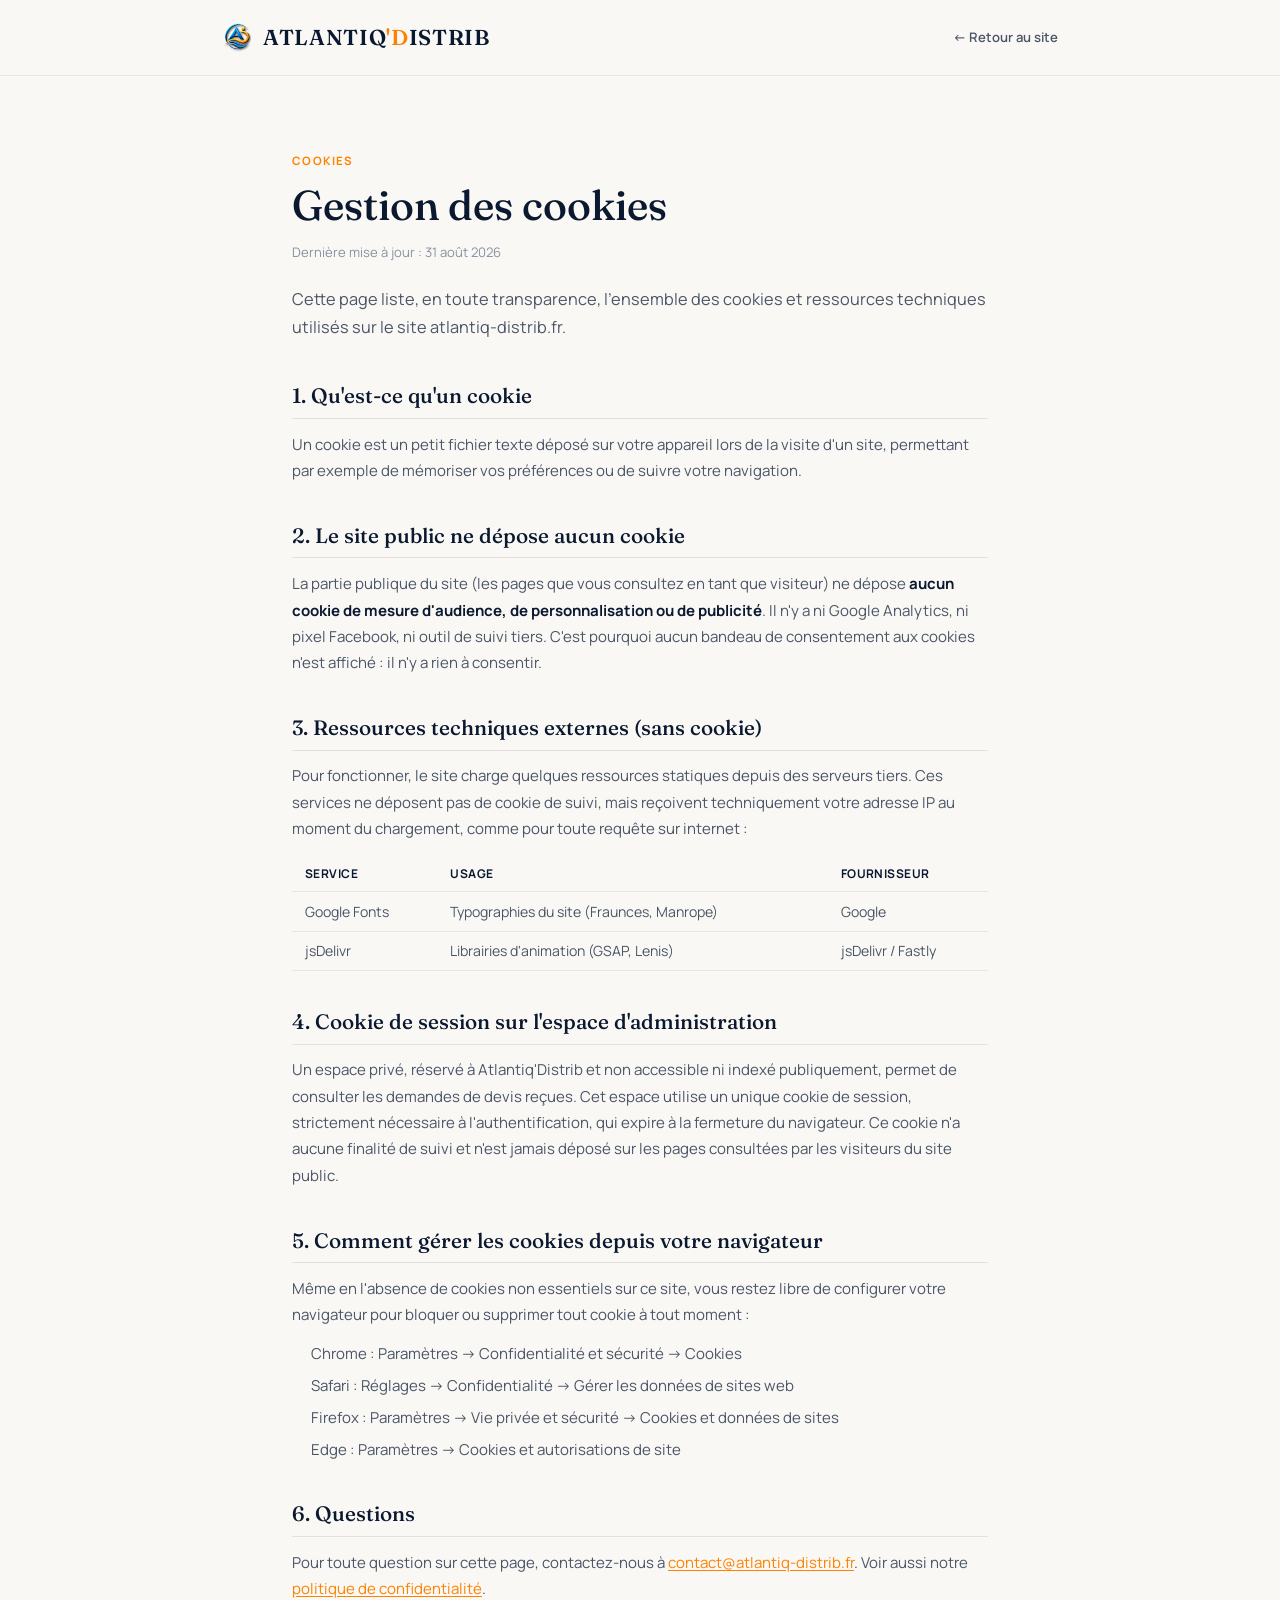
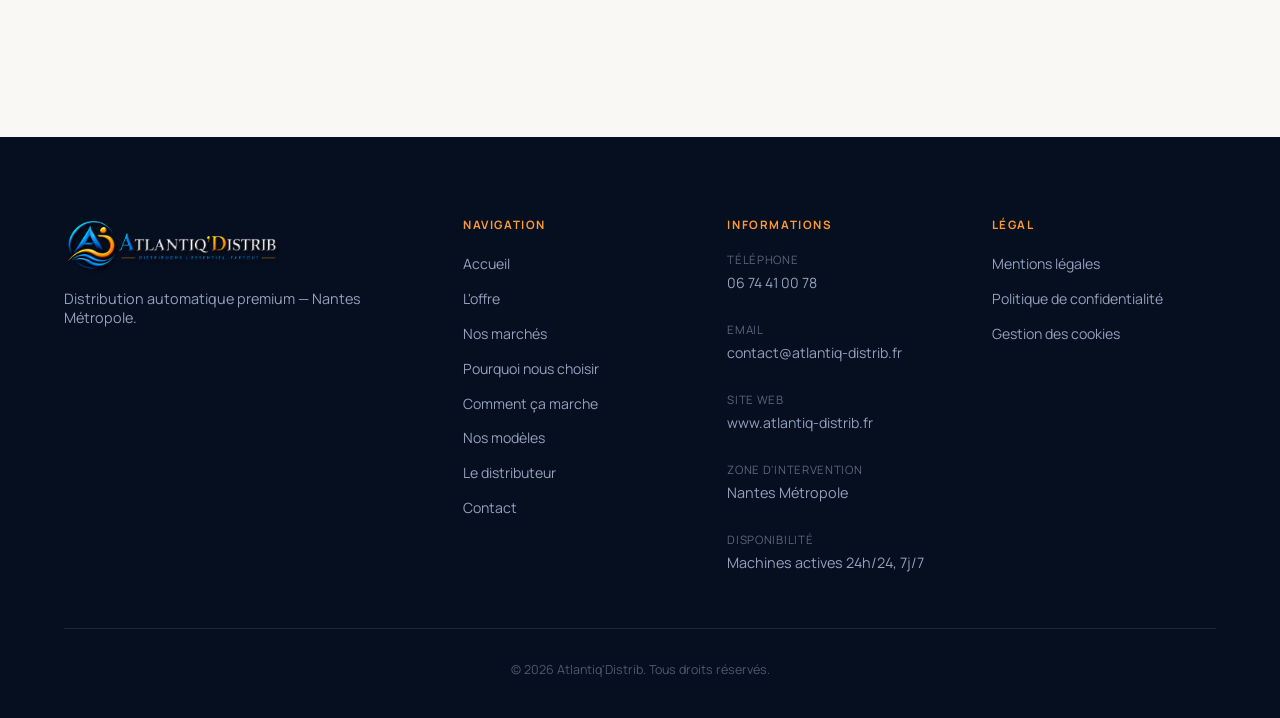
==== cookies.html @ cb9bfb8d "Give the logo a pronounced 3D skeuomorphic bevel + drop shadow Applied a bump-mapping/emboss techniq" ====
<!DOCTYPE html>
<html lang="fr">
<head>
<meta charset="UTF-8">
<meta name="viewport" content="width=device-width, initial-scale=1.0">
<title>Gestion des cookies — Atlantiq'Distrib</title>
<meta name="description" content="Quels cookies et ressources tierces sont utilisés sur le site atlantiq-distrib.fr, et comment les gérer.">
<meta name="robots" content="noindex, follow">
<link rel="preconnect" href="https://fonts.googleapis.com">
<link rel="preconnect" href="https://fonts.gstatic.com" crossorigin>
<link href="https://fonts.googleapis.com/css2?family=Fraunces:ital,opsz,wght@0,9..144,300;0,9..144,400;0,9..144,500;0,9..144,600;1,9..144,400;1,9..144,500&family=Manrope:wght@400;500;600;700;800&display=swap" rel="stylesheet">
<link rel="stylesheet" href="css/style.css?v=20260904-1">
<link rel="stylesheet" href="css/legal.css?v=20260904-1">
</head>
<body>

<header class="legal-header">
  <div class="legal-header-inner">
    <a href="index.html" class="logo">
      <span class="logo-mark" aria-hidden="true">
        <img src="images/logo-icon.png?v=20260904-1" alt="">
      </span>
      <span class="logo-word">Atlantiq<span class="logo-apostrophe">'</span><span class="logo-d">D</span>istrib</span>
    </a>
    <a href="index.html" class="legal-back">&larr; Retour au site</a>
  </div>
</header>

<main class="legal-main">
  <span class="legal-eyebrow">Cookies</span>
  <h1>Gestion des cookies</h1>
  <p class="legal-updated">Dernière mise à jour : 31 août 2026</p>
  <p class="legal-intro">
    Cette page liste, en toute transparence, l'ensemble des cookies et ressources techniques
    utilisés sur le site atlantiq-distrib.fr.
  </p>

  <div class="legal-content">
    <section>
      <h2>1. Qu'est-ce qu'un cookie</h2>
      <p>
        Un cookie est un petit fichier texte déposé sur votre appareil lors de la visite d'un site,
        permettant par exemple de mémoriser vos préférences ou de suivre votre navigation.
      </p>
    </section>

    <section>
      <h2>2. Le site public ne dépose aucun cookie</h2>
      <p>
        La partie publique du site (les pages que vous consultez en tant que visiteur) ne dépose
        <strong>aucun cookie de mesure d'audience, de personnalisation ou de publicité</strong>. Il n'y
        a ni Google Analytics, ni pixel Facebook, ni outil de suivi tiers. C'est pourquoi aucun bandeau
        de consentement aux cookies n'est affiché : il n'y a rien à consentir.
      </p>
    </section>

    <section>
      <h2>3. Ressources techniques externes (sans cookie)</h2>
      <p>
        Pour fonctionner, le site charge quelques ressources statiques depuis des serveurs tiers.
        Ces services ne déposent pas de cookie de suivi, mais reçoivent techniquement votre adresse IP
        au moment du chargement, comme pour toute requête sur internet :
      </p>
      <table class="legal-table">
        <tr><th>Service</th><th>Usage</th><th>Fournisseur</th></tr>
        <tr><td>Google Fonts</td><td>Typographies du site (Fraunces, Manrope)</td><td>Google</td></tr>
        <tr><td>jsDelivr</td><td>Librairies d'animation (GSAP, Lenis)</td><td>jsDelivr / Fastly</td></tr>
      </table>
    </section>

    <section>
      <h2>4. Cookie de session sur l'espace d'administration</h2>
      <p>
        Un espace privé, réservé à Atlantiq'Distrib et non accessible ni indexé publiquement, permet de
        consulter les demandes de devis reçues. Cet espace utilise un unique cookie de session,
        strictement nécessaire à l'authentification, qui expire à la fermeture du navigateur. Ce cookie
        n'a aucune finalité de suivi et n'est jamais déposé sur les pages consultées par les visiteurs
        du site public.
      </p>
    </section>

    <section>
      <h2>5. Comment gérer les cookies depuis votre navigateur</h2>
      <p>
        Même en l'absence de cookies non essentiels sur ce site, vous restez libre de configurer votre
        navigateur pour bloquer ou supprimer tout cookie à tout moment :
      </p>
      <ul>
        <li>Chrome : Paramètres → Confidentialité et sécurité → Cookies</li>
        <li>Safari : Réglages → Confidentialité → Gérer les données de sites web</li>
        <li>Firefox : Paramètres → Vie privée et sécurité → Cookies et données de sites</li>
        <li>Edge : Paramètres → Cookies et autorisations de site</li>
      </ul>
    </section>

    <section>
      <h2>6. Questions</h2>
      <p>
        Pour toute question sur cette page, contactez-nous à
        <a href="mailto:contact@atlantiq-distrib.fr">contact@atlantiq-distrib.fr</a>.
        Voir aussi notre <a href="politique-confidentialite.html">politique de confidentialité</a>.
      </p>
    </section>
  </div>
</main>

<footer class="site-footer">
  <div class="footer-inner">
    <div class="footer-top footer-top-4col">
      <div class="footer-brand-col">
        <img src="images/logo-full.png?v=20260904-1" alt="Atlantiq'Distrib — Distribuons l'essentiel, partout" class="footer-brand-img">
        <p class="footer-tagline">Distribution automatique premium — Nantes Métropole.</p>
      </div>

      <div class="footer-col">
        <h4>Navigation</h4>
        <ul>
          <li><a href="index.html">Accueil</a></li>
          <li><a href="index.html#produit">L'offre</a></li>
          <li><a href="index.html#marches">Nos marchés</a></li>
          <li><a href="index.html#pourquoi">Pourquoi nous choisir</a></li>
          <li><a href="index.html#comment">Comment ça marche</a></li>
          <li><a href="index.html#modeles">Nos modèles</a></li>
          <li><a href="index.html#distributeur">Le distributeur</a></li>
          <li><a href="index.html#contact">Contact</a></li>
        </ul>
      </div>

      <div class="footer-col">
        <h4>Informations</h4>
        <ul class="footer-info">
          <li>Téléphone<span><a href="tel:+33674410078">06 74 41 00 78</a></span></li>
          <li>Email<span><a href="mailto:contact@atlantiq-distrib.fr">contact@atlantiq-distrib.fr</a></span></li>
          <li>Site web<span><a href="https://www.atlantiq-distrib.fr/">www.atlantiq-distrib.fr</a></span></li>
          <li>Zone d'intervention<span>Nantes Métropole</span></li>
          <li>Disponibilité<span>Machines actives 24h/24, 7j/7</span></li>
        </ul>
      </div>

      <div class="footer-col">
        <h4>Légal</h4>
        <ul>
          <li><a href="mentions-legales.html">Mentions légales</a></li>
          <li><a href="politique-confidentialite.html">Politique de confidentialité</a></li>
          <li><a href="cookies.html">Gestion des cookies</a></li>
        </ul>
      </div>
    </div>

    <div class="footer-bottom">
      <p class="footer-copy">© 2026 Atlantiq'Distrib. Tous droits réservés.</p>
    </div>
  </div>
</footer>

</body>
</html>
---- css/style.css ----
/* ============================================================
   Atlantiq'Distrib — Design tokens
   ============================================================ */
:root {
  --navy-950: #060f20;
  --navy-900: #0a1830;
  --navy-800: #0f213f;
  --navy-700: #16305c;
  --navy-600: #223f74;
  --paper: #faf8f4;
  --paper-dim: #f1ede5;
  --ink: #0a1830;
  --ink-soft: #4a5568;
  --muted: #8891a3;
  --muted-on-dark: #93a0bd;
  --coral: #fd8202;
  --coral-light: #fd9931;
  --coral-dim: #aa6722;
  --text-on-dark: #f4f1ea;

  --font-display: 'Fraunces', 'Iowan Old Style', serif;
  --font-body: 'Manrope', -apple-system, sans-serif;

  --ease-premium: cubic-bezier(0.16, 1, 0.3, 1);
}

* { margin: 0; padding: 0; box-sizing: border-box; }

html {
  background: var(--paper);
  scroll-behavior: auto;
}

body {
  font-family: var(--font-body);
  color: var(--ink);
  background: var(--paper);
  overflow-x: hidden;
  -webkit-font-smoothing: antialiased;
}

a { color: inherit; text-decoration: none; }
ul { list-style: none; }
button { font-family: inherit; cursor: pointer; border: none; background: none; }
input, select, textarea { font-family: inherit; }

::selection { background: var(--coral); color: var(--paper); }

/* ============================================================
   Loader
   ============================================================ */
#loader {
  position: fixed;
  inset: 0;
  background: var(--navy-950);
  z-index: 9999;
  display: flex;
  flex-direction: column;
  align-items: center;
  justify-content: center;
  gap: 1.75rem;
  transition: opacity 0.8s var(--ease-premium), visibility 0.8s;
}
#loader.loader-hidden { opacity: 0; visibility: hidden; pointer-events: none; }
.loader-mark { width: 64px; height: 64px; display: flex; }
.loader-mark svg, .loader-mark img { width: 100%; height: 100%; object-fit: contain; }
#loader-bar-track {
  width: 220px;
  height: 1px;
  background: rgba(244, 241, 234, 0.15);
  position: relative;
}
#loader-bar {
  position: absolute;
  left: 0; top: 0; bottom: 0;
  width: 0%;
  background: var(--coral);
  transition: width 0.25s ease-out;
}
#loader-percent {
  font-size: 0.7rem;
  letter-spacing: 0.15em;
  color: var(--muted-on-dark);
  font-variant-numeric: tabular-nums;
}

/* ============================================================
   Fixed Header
   ============================================================ */
.site-header {
  position: fixed;
  top: 0; left: 0; right: 0;
  z-index: 500;
  padding: 1.6rem clamp(1.5rem, 4vw, 3.5rem);
  transition: padding 0.4s var(--ease-premium), background 0.4s var(--ease-premium), border-color 0.4s;
  border-bottom: 1px solid transparent;
}
.site-header.scrolled {
  padding: 1.05rem clamp(1.5rem, 4vw, 3.5rem);
  background: rgba(6, 15, 32, 0.72);
  backdrop-filter: blur(14px) saturate(140%);
  -webkit-backdrop-filter: blur(14px) saturate(140%);
  border-bottom: 1px solid rgba(244, 241, 234, 0.08);
}
/* At the top of the page the header shows a centered brand block (logo,
   wordmark, tagline) above the nav row. Scrolling collapses it away and
   swaps in the small inline logo on the nav row instead — the compact,
   single-row header everyone actually navigates with. */
.header-brand-row {
  display: flex;
  justify-content: center;
  max-height: 130px;
  opacity: 1;
  overflow: hidden;
  margin-bottom: 1.3rem;
  padding-bottom: 1.2rem;
  border-bottom: 1px solid rgba(244, 241, 234, 0.12);
  transition: max-height 0.4s var(--ease-premium), opacity 0.3s ease,
    margin-bottom 0.4s var(--ease-premium), padding-bottom 0.4s var(--ease-premium),
    border-color 0.4s ease;
}
.site-header.scrolled .header-brand-row {
  max-height: 0;
  opacity: 0;
  margin-bottom: 0;
  padding-bottom: 0;
  border-color: transparent;
  pointer-events: none;
}
/* Hard-hidden (not animated like the scrolled state above): opening the
   mobile panel is already an instant visual switch, and relying on the
   max-height/overflow collapse here left a brief/inconsistent moment on
   some mobile browsers where the brand row was still (partly) laid out,
   overlapping the first menu item underneath it. */
.site-header.mobile-nav-open .header-brand-row {
  display: none;
}
.header-brand { display: flex; align-items: center; }
.header-brand-img { height: 78px; width: auto; display: block; }
.site-header nav .logo { display: none; }
.site-header.scrolled nav .logo { display: flex; }
/* While the mobile panel is open, show nothing in the header but the
   close (X) button — no logo at all, so there is nothing left in the
   header that could ever visually land behind/overlap the panel's
   content, regardless of viewport-height quirks on any given browser. */
.site-header.mobile-nav-open nav .logo { display: none; }
/* See openMobileNav() in app.js: the header stays visually above the mobile
   panel (so the burger-turned-close-button remains reachable), but that means
   its own <nav> — an invisible area when unscrolled, taller now that it
   includes the brand row — would otherwise intercept taps meant for the menu
   items underneath it. */
.site-header.mobile-nav-open {
  pointer-events: none;
}
.site-header.mobile-nav-open .nav-burger {
  pointer-events: auto;
}
.site-header nav {
  display: flex;
  align-items: center;
  justify-content: space-between;
  max-width: 1440px;
  margin: 0 auto;
}
.logo {
  display: flex;
  align-items: center;
  gap: 0.7rem;
  color: var(--text-on-dark);
}
.logo-mark { width: 44px; height: 44px; display: flex; }
.logo-mark svg, .logo-mark img { width: 100%; height: 100%; object-fit: contain; }
.logo-img { height: 60px; width: auto; display: block; }
.logo-word {
  font-family: var(--font-display);
  font-size: 1.35rem;
  font-weight: 600;
  letter-spacing: 0.03em;
  text-transform: uppercase;
}
.logo-apostrophe, .logo-d { color: var(--coral); }
.nav-links {
  display: flex;
  gap: 1.7rem;
}
.nav-links a {
  font-size: 0.85rem;
  color: var(--muted-on-dark);
  transition: color 0.3s ease;
  position: relative;
}
.nav-links a:hover { color: var(--text-on-dark); }
/* Top-level items only (not the submenu links nested deeper inside) */
.nav-links > li > a {
  text-transform: uppercase;
  letter-spacing: 0.03em;
  font-size: 0.78rem;
  font-weight: 600;
  white-space: nowrap;
}
.nav-links li.has-submenu { position: relative; }
.nav-chevron {
  display: inline-block;
  margin-left: 0.15rem;
  font-size: 0.7em;
  transition: transform 0.3s var(--ease-premium);
}
.has-submenu:hover .nav-chevron,
.has-submenu:focus-within .nav-chevron { transform: rotate(180deg); }

.nav-submenu {
  position: absolute;
  top: 100%;
  left: 50%;
  transform: translateX(-50%);
  /* No gap between the nav item and this box: with a margin/gap here, the
     mouse crosses a dead zone while moving down into it and :hover drops
     before the panel can be reached. Visual breathing room comes from
     padding-top instead, which is still part of this same hoverable box. */
  padding-top: 0.8rem;
  min-width: 200px;
  opacity: 0;
  pointer-events: none;
  transition: opacity 0.3s ease;
  z-index: 50;
}
.nav-submenu-inner {
  background: var(--navy-900);
  border: 1px solid rgba(244, 241, 234, 0.1);
  border-radius: 8px;
  padding: 0.5rem;
  display: flex;
  flex-direction: column;
  transform: translateY(-6px);
  transition: transform 0.35s var(--ease-premium);
  box-shadow: 0 24px 55px -18px rgba(0, 0, 0, 0.55);
}
.has-submenu:hover .nav-submenu,
.has-submenu:focus-within .nav-submenu {
  opacity: 1;
  pointer-events: auto;
}
.has-submenu:hover .nav-submenu-inner,
.has-submenu:focus-within .nav-submenu-inner {
  transform: translateY(0);
}
.nav-submenu-inner a {
  padding: 0.6rem 0.9rem;
  border-radius: 5px;
  font-size: 0.82rem;
  color: var(--muted-on-dark);
  white-space: nowrap;
  transition: background 0.2s ease, color 0.2s ease;
}
.nav-submenu-inner a:hover { background: rgba(244, 241, 234, 0.07); color: var(--text-on-dark); }
.nav-cta {
  font-size: 0.8rem;
  font-weight: 600;
  color: var(--navy-950);
  background:
    radial-gradient(ellipse 90% 65% at 24% 0%, rgba(255, 255, 255, 0.65) 0%, rgba(255, 255, 255, 0) 55%),
    linear-gradient(180deg, var(--coral-light) 0%, var(--coral) 48%, var(--coral-dim) 100%);
  padding: 0.65rem 1.4rem;
  border-radius: 100px;
  border: 1px solid rgba(0, 0, 0, 0.22);
  border-bottom-color: rgba(0, 0, 0, 0.4);
  letter-spacing: 0.01em;
  box-shadow:
    inset 0 1.5px 0 rgba(255, 255, 255, 0.75),
    inset 0 -5px 7px -2px rgba(0, 0, 0, 0.35),
    0 4px 0 -1px rgba(0, 0, 0, 0.18),
    0 8px 16px -4px rgba(0, 0, 0, 0.5);
  transition: background 0.3s ease, transform 0.3s var(--ease-premium);
  white-space: nowrap;
}
.nav-cta:hover {
  background:
    radial-gradient(ellipse 90% 65% at 24% 0%, rgba(255, 255, 255, 0.75) 0%, rgba(255, 255, 255, 0) 55%),
    linear-gradient(180deg, var(--coral-light) 0%, var(--coral-light) 48%, var(--coral) 100%);
  transform: translateY(-1px);
}
.nav-burger {
  display: none;
  flex-direction: column;
  justify-content: center;
  gap: 5px;
  width: 26px;
  height: 26px;
  z-index: 501;
}
.nav-burger span {
  height: 1.5px;
  width: 100%;
  background: var(--text-on-dark);
  transition: transform 0.35s var(--ease-premium), opacity 0.25s ease, width 0.3s ease;
  transform-origin: center;
}
.nav-burger.open span:nth-child(1) { transform: translateY(6.5px) rotate(45deg); }
.nav-burger.open span:nth-child(2) { opacity: 0; }
.nav-burger.open span:nth-child(3) { transform: translateY(-6.5px) rotate(-45deg); }

/* Dimmed backdrop behind the sliding panel */
.nav-backdrop {
  position: fixed;
  inset: 0;
  z-index: 480;
  background: rgba(6, 15, 32, 0.6);
  backdrop-filter: blur(2px);
  opacity: 0;
  pointer-events: none;
  transition: opacity 0.45s ease;
}
.nav-backdrop.open {
  opacity: 1;
  pointer-events: auto;
}

/* Side-sliding mobile menu panel */
.nav-mobile {
  position: fixed;
  top: 0;
  right: 0;
  bottom: 0;
  width: min(85vw, 400px);
  background: var(--navy-950);
  z-index: 490;
  display: flex;
  flex-direction: column;
  /* Top-anchored, not centered: centering shifted the whole column (and
     therefore where the first item landed) whenever a submenu expanded
     changed its total height — on iOS Safari in particular, where 100vh-based
     sizing is notoriously inconsistent with the real visible viewport, this
     could land the first item behind the header. A fixed top anchor never
     moves regardless of how tall the expanded content gets; overflow-y
     handles the rare case where it doesn't fit. */
  justify-content: flex-start;
  overflow-y: auto;
  gap: 2.4rem;
  padding: 6.5rem clamp(2rem, 8vw, 3rem) 2.5rem;
  box-shadow: -30px 0 70px rgba(0, 0, 0, 0.35);
  transform: translateX(100%);
  transition: transform 0.55s var(--ease-premium);
}
.nav-mobile.open { transform: translateX(0); }
.nav-mobile-links {
  display: flex;
  flex-direction: column;
  gap: 0.3rem;
  /* No max-height/overflow of its own: nesting a second scroll container
     inside .nav-mobile's (which scrolls the whole panel) made touch-scrolling
     unreliable and could strand the CTA/contact/social rows below it out of
     reach. The whole panel scrolls as one piece instead. */
}
.nav-mobile-item {
  opacity: 0;
  transform: translateX(24px);
  border-bottom: 1px solid rgba(244, 241, 234, 0.08);
  padding: 0.9rem 0;
}
.nav-mobile-item:first-child { padding-top: 0; }
.nav-mobile-row {
  display: flex;
  align-items: center;
  justify-content: space-between;
  gap: 0.8rem;
}
.nav-mobile-row a {
  font-family: var(--font-display);
  font-size: 1.35rem;
  color: var(--text-on-dark);
}
.nav-mobile-chevron {
  width: 2rem;
  height: 2rem;
  flex-shrink: 0;
  display: flex;
  align-items: center;
  justify-content: center;
  color: var(--muted-on-dark);
}
.nav-mobile-chevron svg {
  width: 1.1rem;
  height: 1.1rem;
  transition: transform 0.35s var(--ease-premium);
}
.nav-mobile-chevron[aria-expanded="true"] svg { transform: rotate(180deg); }

.nav-mobile-submenu {
  display: grid;
  grid-template-rows: 0fr;
  transition: grid-template-rows 0.4s var(--ease-premium);
}
.nav-mobile-submenu-inner {
  overflow: hidden;
  display: flex;
  flex-direction: column;
  gap: 0.9rem;
}
.nav-mobile-submenu.open {
  grid-template-rows: 1fr;
}
.nav-mobile-submenu-inner a {
  font-family: var(--font-body);
  font-size: 0.92rem;
  color: var(--muted-on-dark);
  padding-top: 0.9rem;
}
.nav-mobile-submenu-inner a:first-child { padding-top: 1.1rem; }
.nav-mobile-cta {
  color: var(--coral) !important;
  opacity: 0;
  transform: translateX(24px);
}
.nav-mobile-contact {
  display: flex;
  flex-direction: column;
  gap: 0.5rem;
  opacity: 0;
  transform: translateX(24px);
}
.nav-mobile-contact a {
  font-size: 0.95rem;
  color: var(--muted-on-dark);
  transition: color 0.3s ease;
}
.nav-mobile-contact a:hover { color: var(--coral-light); }

.nav-mobile-socials {
  display: flex;
  gap: 1.1rem;
  opacity: 0;
  transform: translateX(24px);
}
.nav-mobile-socials a {
  width: 2.4rem;
  height: 2.4rem;
  display: flex;
  align-items: center;
  justify-content: center;
  color: var(--muted-on-dark);
  border: 1px solid rgba(244, 241, 234, 0.18);
  border-radius: 50%;
  transition: color 0.3s ease, border-color 0.3s ease;
}
.nav-mobile-socials a:hover { color: var(--coral-light); border-color: var(--coral-light); }
.nav-mobile-socials svg { width: 1.1rem; height: 1.1rem; }

/* ============================================================
   Hero
   ============================================================ */
.hero-standalone {
  position: relative;
  height: 100vh;
  width: 100%;
  overflow: hidden;
  background: var(--navy-950);
  display: flex;
  align-items: flex-end;
  z-index: 10;
}
.hero-video {
  position: absolute;
  inset: 0;
  width: 100%;
  height: 100%;
  object-fit: cover;
  opacity: 0.55;
}
.hero-scrim {
  position: absolute;
  inset: 0;
  background:
    linear-gradient(180deg, rgba(6,15,32,0.55) 0%, rgba(6,15,32,0.35) 35%, rgba(6,15,32,0.55) 68%, rgba(6,15,32,0.96) 100%),
    linear-gradient(90deg, rgba(6,15,32,0.65) 0%, rgba(6,15,32,0.1) 45%);
}
.hero-inner {
  position: relative;
  z-index: 2;
  padding: 0 clamp(1.5rem, 5vw, 4.5rem) 6.5rem;
  max-width: 900px;
}
.hero-label {
  color: var(--coral-light);
  display: inline-block;
  margin-bottom: 1.6rem;
}
.hero-heading {
  font-family: var(--font-display);
  font-weight: 400;
  font-style: italic;
  font-size: clamp(2.8rem, 7.4vw, 6.4rem);
  line-height: 0.98;
  letter-spacing: -0.01em;
  color: var(--text-on-dark);
  margin-bottom: 1.8rem;
}
.hero-heading .line { display: block; overflow: hidden; }
.hero-heading .word { display: inline-block; will-change: transform; }
.hero-tagline {
  font-size: clamp(1rem, 1.6vw, 1.2rem);
  line-height: 1.55;
  color: var(--muted-on-dark);
  max-width: 34rem;
  margin-bottom: 2.6rem;
  font-weight: 400;
}
.hero-actions {
  display: flex;
  gap: 1rem;
  flex-wrap: wrap;
}
.hero-actions .btn {
  justify-content: center;
  min-width: 10.2rem;
  padding: 0.65rem 1.4rem;
  font-size: 0.8rem;
}
.btn {
  display: inline-flex;
  align-items: center;
  gap: 0.5rem;
  padding: 0.95rem 1.9rem;
  border-radius: 100px;
  font-size: 0.88rem;
  font-weight: 600;
  letter-spacing: 0.01em;
  /* transform is deliberately excluded: GSAP's scroll-driven entrance animation also
     sets transform on every .btn (it's part of the stagger-reveal target list), and a
     CSS transition on that same property fights it — every scrubbed scroll update
     restarts a 0.35s tween toward the new value, which never catches up and renders
     as a lagging "ghost" copy of the button trailing its real position. */
  transition: background 0.35s ease, color 0.35s ease, border-color 0.35s ease;
}
/* Skeuomorphic 3D pill: a top-left radial highlight layered over a vertical
   "dome" gradient (light -> base -> dim) reads as a convex, lit surface; the
   box-shadow stack adds an inner bevel (light rim top, dark rim bottom) plus
   a solid "edge" a few px down (the button's visible thickness) and a soft
   blurred shadow underneath for lift. Layered backgrounds paint behind the
   text by spec, so no pseudo-element/stacking tricks are needed. */
.btn-primary {
  background:
    radial-gradient(ellipse 90% 65% at 24% 0%, rgba(255, 255, 255, 0.65) 0%, rgba(255, 255, 255, 0) 55%),
    linear-gradient(180deg, var(--coral-light) 0%, var(--coral) 48%, var(--coral-dim) 100%);
  color: var(--navy-950);
  border: 1px solid rgba(0, 0, 0, 0.22);
  border-bottom-color: rgba(0, 0, 0, 0.4);
  box-shadow:
    inset 0 1.5px 0 rgba(255, 255, 255, 0.75),
    inset 0 -5px 7px -2px rgba(0, 0, 0, 0.35),
    0 5px 0 -1px rgba(0, 0, 0, 0.18),
    0 10px 20px -4px rgba(0, 0, 0, 0.5);
}
.btn-primary:hover {
  background:
    radial-gradient(ellipse 90% 65% at 24% 0%, rgba(255, 255, 255, 0.75) 0%, rgba(255, 255, 255, 0) 55%),
    linear-gradient(180deg, var(--coral-light) 0%, var(--coral-light) 48%, var(--coral) 100%);
  transform: translateY(-2px);
}
.btn-ghost {
  background:
    radial-gradient(ellipse 90% 65% at 24% 0%, rgba(255, 255, 255, 0.22) 0%, rgba(255, 255, 255, 0) 55%),
    linear-gradient(180deg, rgba(255, 255, 255, 0.1) 0%, rgba(255, 255, 255, 0.02) 48%, rgba(255, 255, 255, 0.07) 100%);
  border: 1px solid rgba(244, 241, 234, 0.4);
  border-bottom-color: rgba(244, 241, 234, 0.15);
  color: var(--text-on-dark);
  box-shadow:
    inset 0 1.5px 0 rgba(255, 255, 255, 0.35),
    inset 0 -5px 7px -2px rgba(0, 0, 0, 0.3),
    0 10px 20px -6px rgba(0, 0, 0, 0.5);
}
.btn-ghost:hover {
  border-color: var(--coral);
  color: var(--coral-light);
  transform: translateY(-2px);
}

.scroll-indicator {
  position: absolute;
  bottom: 2.4rem;
  right: clamp(1.5rem, 5vw, 4.5rem);
  z-index: 2;
  display: flex;
  align-items: center;
  gap: 0.6rem;
  color: var(--muted-on-dark);
  font-size: 0.72rem;
  letter-spacing: 0.14em;
  text-transform: uppercase;
}
.scroll-indicator svg { animation: bob 2s ease-in-out infinite; }
@keyframes bob {
  0%, 100% { transform: translateY(0); }
  50% { transform: translateY(6px); }
}

/* ============================================================
   Canvas (video-scrub) + overlays
   ============================================================ */
.canvas-wrap {
  position: fixed;
  inset: 0;
  z-index: 1;
  clip-path: circle(0% at 50% 42%);
  background: var(--navy-950);
}
#canvas { width: 100%; height: 100%; display: block; }

#dark-overlay {
  position: fixed;
  inset: 0;
  z-index: 2;
  background: var(--navy-950);
  opacity: 0;
  pointer-events: none;
}

#dark-overlay-soft,
#dark-overlay-soft-2 {
  position: fixed;
  inset: 0;
  z-index: 2;
  background: linear-gradient(180deg, rgba(6,15,32,0.35) 0%, rgba(6,15,32,0.6) 45%, rgba(6,15,32,0.75) 100%);
  opacity: 0;
  pointer-events: none;
}

/* ============================================================
   Scroll container + sections
   ============================================================ */
#scroll-container {
  position: relative;
  height: 1300vh;
  z-index: 5;
}
.scroll-section {
  position: absolute;
  left: 0;
  width: 100%;
  transform: translateY(-50%);
  padding: 0 clamp(1.5rem, 5vw, 4.5rem);
}
.section-inner { max-width: 1440px; margin: 0 auto; position: relative; }

.align-left .section-inner,
.align-right .section-inner { max-width: 30rem; }
.align-left { text-align: left; }
.align-left .section-inner { margin-left: 0; padding-right: 50vw; }
.align-right { text-align: left; }
.align-right .section-inner { margin-left: auto; padding-left: 50vw; }
.align-center .section-inner { max-width: 1200px; text-align: center; margin: 0 auto; }

.section-label {
  display: block;
  font-size: 0.72rem;
  text-transform: uppercase;
  letter-spacing: 0.18em;
  color: var(--coral-dim);
  margin-bottom: 1.4rem;
  font-weight: 700;
}
.section-label-dark { color: var(--coral-light); }

.section-heading {
  font-family: var(--font-display);
  font-weight: 500;
  font-size: clamp(2.1rem, 4vw, 3.4rem);
  line-height: 1.08;
  letter-spacing: -0.01em;
  color: var(--ink);
  margin-bottom: 1.5rem;
}
.section-heading-dark { color: var(--text-on-dark); }

.section-body {
  font-size: 1.05rem;
  line-height: 1.65;
  color: var(--ink-soft);
  margin-bottom: 1.1rem;
  font-weight: 400;
}
.align-center .section-body { margin-left: auto; margin-right: auto; max-width: 42rem; }

.section-note {
  font-size: 0.95rem;
  line-height: 1.6;
  color: var(--ink-soft);
  padding-left: 1.1rem;
  border-left: 2px solid var(--coral);
  margin: 1.6rem 0;
}

.product-tags {
  display: flex;
  flex-wrap: wrap;
  gap: 0.6rem;
  margin-top: 1.8rem;
}
.product-tags span {
  font-size: 0.78rem;
  letter-spacing: 0.04em;
  color: var(--ink);
  border: 1px solid rgba(10,24,48,0.18);
  padding: 0.5rem 1rem;
  border-radius: 100px;
}

/* Product / distributeur sections need readable text over the video canvas */
#produit .section-inner,
#distributeur .section-inner {
  background: rgba(250, 248, 244, 0.86);
  backdrop-filter: blur(6px);
  padding: 2.6rem clamp(1.6rem, 3vw, 3rem);
  border-radius: 4px;
}

/* Product visual — original unbranded plaques, right-hand zone of "Le produit" */
.product-visual {
  position: absolute;
  top: 50%;
  right: 6vw;
  transform: translateY(-50%);
  display: flex;
  flex-direction: column;
  gap: 1.4rem;
  z-index: 1;
}
.product-visual-plaque {
  width: 16rem;
  background: rgba(250, 248, 244, 0.95);
  backdrop-filter: blur(6px);
  border-radius: 6px;
  border: 1px solid rgba(10, 24, 48, 0.08);
  overflow: hidden;
  box-shadow: 0 20px 45px -20px rgba(6, 15, 32, 0.35);
}
.product-visual-plaque img {
  width: 100%;
  height: 7rem;
  object-fit: cover;
  display: block;
}
.product-visual-plaque figcaption {
  padding: 1rem 1.2rem 1.2rem;
}
.product-visual-label {
  display: block;
  font-family: var(--font-display);
  font-weight: 500;
  font-size: 1.1rem;
  color: var(--ink);
  margin-bottom: 0.3rem;
}
.product-visual-sub {
  display: block;
  font-size: 0.78rem;
  color: var(--muted);
  letter-spacing: 0.02em;
}

/* ============================================================
   Nos marchés — full width block grid
   ============================================================ */
.markets-inner { max-width: 1240px; }
.markets-inner .section-label,
.markets-inner .section-heading { color: var(--text-on-dark); }
.markets-inner .section-label { color: var(--coral-light); }
.markets-grid {
  margin-top: 3.5rem;
  display: grid;
  grid-template-columns: repeat(4, 1fr);
  border-top: 1px solid rgba(244,241,234,0.16);
}
.market {
  padding: 2.4rem 1.6rem 0;
  border-right: 1px solid rgba(244,241,234,0.16);
  text-align: left;
}
.market:last-child { border-right: none; }
.market-index {
  display: block;
  font-family: var(--font-display);
  font-style: italic;
  font-size: 1.6rem;
  color: var(--coral);
  margin-bottom: 1.2rem;
}
.market h3 {
  font-family: var(--font-display);
  font-weight: 500;
  font-size: 1.25rem;
  color: var(--text-on-dark);
  margin-bottom: 0.9rem;
}
.market p {
  font-size: 0.92rem;
  line-height: 1.58;
  color: var(--muted-on-dark);
}
#marches .section-inner { background: none; }
#comment .section-inner { background: none; }

.steps-visual {
  margin-top: 2rem;
  display: grid;
  grid-template-columns: 1fr 1fr;
  gap: 1rem;
  max-width: 640px;
  margin-left: auto;
  margin-right: auto;
}
.steps-visual img {
  width: 100%;
  aspect-ratio: 16/9;
  object-fit: cover;
  border-radius: 8px;
  box-shadow: 0 30px 70px -30px rgba(6, 15, 32, 0.55);
}

/* ============================================================
   Nos modèles — 3-card lineup grid
   ============================================================ */
.lineup-inner { max-width: 1240px; }
.lineup-inner .section-label,
.lineup-inner .section-heading {
  color: var(--text-on-dark);
  text-shadow: 0 4px 28px rgba(6, 15, 32, 0.7);
}
.lineup-inner .section-label { color: var(--coral-light); }
#modeles .section-inner { background: none; }

.lineup-grid {
  margin-top: 3rem;
  display: grid;
  grid-template-columns: repeat(3, 1fr);
  gap: 1.6rem;
}
.lineup-card {
  background: var(--paper);
  border-radius: 10px;
  padding: 1.6rem 1.6rem 1.8rem;
  text-align: left;
  box-shadow: 0 30px 70px -30px rgba(6, 15, 32, 0.45);
}
.lineup-media {
  position: relative;
  border-radius: 6px;
  overflow: hidden;
  aspect-ratio: 4/3;
  margin-bottom: 1.3rem;
  background: linear-gradient(135deg, #dbe6f2, #f3ddc9);
}
.lineup-media img {
  width: 100%;
  height: 100%;
  object-fit: cover;
  display: block;
}
.lineup-media.contain {
  background: linear-gradient(135deg, #dbe6f2, #f3ddc9);
}
.lineup-media.contain img {
  object-fit: contain;
}
.lineup-badge {
  position: absolute;
  top: 0.8rem;
  left: 0.8rem;
  z-index: 1;
  background: var(--navy-950);
  color: var(--text-on-dark);
  font-size: 0.68rem;
  font-weight: 700;
  letter-spacing: 0.04em;
  padding: 0.4rem 0.8rem;
  border-radius: 100px;
}
.lineup-card h3 {
  font-family: var(--font-display);
  font-weight: 500;
  font-size: 1.25rem;
  color: var(--ink);
  margin-bottom: 0.6rem;
}
.lineup-card p {
  font-size: 0.9rem;
  line-height: 1.55;
  color: var(--ink-soft);
  margin-bottom: 1.1rem;
}
.lineup-tags {
  display: flex;
  gap: 0.5rem;
  margin-bottom: 1.2rem;
}
.lineup-tags span {
  font-size: 0.72rem;
  color: var(--ink-soft);
  background: var(--paper-dim);
  padding: 0.4rem 0.8rem;
  border-radius: 100px;
}
.lineup-link {
  display: inline-flex;
  align-items: center;
  gap: 0.4rem;
  font-size: 0.9rem;
  font-weight: 600;
  color: var(--coral-dim);
  transition: gap 0.3s ease, color 0.3s ease;
}
.lineup-link:hover { gap: 0.65rem; color: var(--coral); }

/* ============================================================
   Stats
   ============================================================ */
.stats-grid {
  margin: 3rem auto 2.2rem;
  display: grid;
  grid-template-columns: repeat(4, 1fr);
  gap: 2rem;
  max-width: 1200px;
}
.stat { display: flex; flex-direction: column; align-items: center; }
.stat-number {
  font-family: var(--font-display);
  font-weight: 500;
  font-size: clamp(2.6rem, 4.2vw, 4rem);
  color: var(--text-on-dark);
  font-variant-numeric: tabular-nums;
  line-height: 1;
}
.stat-suffix {
  font-family: var(--font-display);
  font-style: italic;
  font-size: 1.4rem;
  color: var(--coral-light);
  margin-top: 0.3rem;
}
.stat-label {
  font-size: 0.8rem;
  color: var(--muted-on-dark);
  margin-top: 0.9rem;
  line-height: 1.5;
  max-width: 14rem;
}
.stats-note {
  color: var(--muted-on-dark);
  max-width: 38rem;
  font-size: 0.95rem;
}

/* ============================================================
   Le distributeur — feature list + framed video
   ============================================================ */
.feature-list { margin: 1.6rem 0 2rem; }
.feature-list li {
  position: relative;
  padding-left: 1.4rem;
  font-size: 0.95rem;
  color: var(--ink-soft);
  margin-bottom: 0.7rem;
  line-height: 1.5;
}
.feature-list li::before {
  content: "";
  position: absolute;
  left: 0; top: 0.55em;
  width: 7px; height: 7px;
  background: var(--coral);
  border-radius: 50%;
}
.device-video-frame {
  margin-top: 2rem;
  border-radius: 10px;
  overflow: hidden;
  box-shadow: 0 30px 60px -20px rgba(10, 24, 48, 0.35);
  aspect-ratio: 16/10;
}
.device-video-frame video {
  width: 100%; height: 100%; object-fit: cover; display: block;
}

/* ============================================================
   Contact / CTA
   ============================================================ */
.section-cta { z-index: 20; }
.section-cta .section-inner {
  background: var(--paper);
  padding: 2.6rem clamp(1.4rem, 3vw, 3rem);
  border-radius: 6px;
  box-shadow: 0 40px 100px -30px rgba(10, 24, 48, 0.25);
}
/* Two classes each, matching (not just outweighing) .align-center .section-inner's
   specificity — since #contact also carries align-center, that rule's max-width:1200px
   would otherwise win (same specificity, but declared earlier in the file) and silently
   override the value below, ballooning this panel and everything sized relative to it. */
.section-cta .cta-inner { max-width: 640px; }
.section-cta .cta-inner-wide { max-width: 980px; }

/* ============================================================
   Quote form — multi-step
   ============================================================ */
.quote-header { max-width: 560px; margin: 0 auto; text-align: center; }
.quote-header .section-heading { font-size: clamp(1.7rem, 3vw, 2.2rem); margin-bottom: 1rem; }
.quote-header .section-body { font-size: 0.95rem; }

.quote-layout {
  margin-top: 2rem;
  display: grid;
  grid-template-columns: 1.4fr 1fr;
  gap: 1.8rem;
  text-align: left;
  align-items: start;
}

.quote-form-panel {
  background: var(--paper-dim);
  border-radius: 10px;
  padding: 1.5rem clamp(1.2rem, 2.5vw, 1.7rem);
}

.quote-steps {
  display: flex;
  align-items: flex-start;
  gap: 0.5rem;
  margin-bottom: 1rem;
}
.quote-step {
  display: flex;
  align-items: center;
  gap: 0.7rem;
  opacity: 0.4;
  transition: opacity 0.3s ease;
}
.quote-step.active,
.quote-step.done { opacity: 1; }
.quote-step-num {
  width: 2rem;
  height: 1.6rem;
  flex-shrink: 0;
  border-radius: 50%;
  display: flex;
  align-items: center;
  justify-content: center;
  font-family: var(--font-display);
  font-size: 0.75rem;
  font-weight: 600;
  background: var(--paper);
  color: var(--ink);
  border: 1.5px solid rgba(10, 24, 48, 0.15);
  transition: background 0.3s ease, color 0.3s ease, border-color 0.3s ease;
}
.quote-step.active .quote-step-num,
.quote-step.done .quote-step-num {
  background: var(--navy-950);
  color: var(--text-on-dark);
  border-color: var(--navy-950);
}
.quote-step-text {
  display: flex;
  flex-direction: column;
  font-size: 0.7rem;
  font-weight: 700;
  text-transform: uppercase;
  letter-spacing: 0.03em;
  color: var(--ink);
}
.quote-step-text small {
  font-size: 0.66rem;
  font-weight: 400;
  text-transform: none;
  letter-spacing: normal;
  color: var(--muted);
  margin-top: 0.1rem;
}
.quote-step-line {
  flex: 1;
  height: 1.5px;
  background: rgba(10, 24, 48, 0.12);
  margin-top: 0.8rem;
}
.quote-progress { height: 3px; background: rgba(10, 24, 48, 0.08); border-radius: 3px; margin-bottom: 1.5rem; overflow: hidden; }
.quote-progress-bar { height: 100%; width: 33.33%; background: var(--coral); border-radius: 3px; transition: width 0.4s var(--ease-premium); }

.quote-form-panel .contact-form { margin-top: 0; }
.quote-fieldset { border: none; padding: 0; margin: 0; display: flex; flex-direction: column; gap: 1.2rem; }
.quote-fieldset[hidden] { display: none; }
.quote-field-group { display: flex; flex-direction: column; gap: 0.8rem; }
.quote-field-group > label {
  display: flex;
  align-items: baseline;
  gap: 0.5rem;
  font-size: 0.75rem;
  letter-spacing: 0.06em;
  text-transform: uppercase;
  color: var(--muted);
  font-weight: 600;
}
.req { color: var(--coral); }
.field-hint {
  text-transform: none;
  letter-spacing: normal;
  font-weight: 400;
  font-size: 0.68rem;
  color: var(--muted);
  opacity: 0.7;
}

.quote-cards {
  display: grid;
  grid-template-columns: repeat(3, 1fr);
  gap: 0.55rem;
}
.quote-card {
  position: relative;
  display: flex;
  flex-direction: column;
  align-items: center;
  justify-content: center;
  gap: 0.35rem;
  padding: 0.7rem 0.5rem;
  background: var(--paper);
  border: 1.5px solid rgba(10, 24, 48, 0.12);
  border-radius: 8px;
  text-align: center;
  font-size: 0.72rem;
  color: var(--ink-soft);
  transition: border-color 0.25s ease, background 0.25s ease, transform 0.2s ease;
}
.quote-card:hover { border-color: rgba(255, 107, 71, 0.5); transform: translateY(-1px); }
.quote-card svg { width: 1.3rem; height: 1.3rem; color: var(--navy-700); }
.quote-card.selected {
  border-color: var(--coral);
  background: rgba(255, 107, 71, 0.07);
  color: var(--ink);
}
.quote-card.selected svg { color: var(--coral); }
.quote-card.selected::after {
  content: "";
  position: absolute;
  top: 0.5rem;
  right: 0.5rem;
  width: 1.1rem;
  height: 1.1rem;
  border-radius: 50%;
  background: var(--coral);
  background-image: url("data:image/svg+xml,%3Csvg xmlns='http://www.w3.org/2000/svg' viewBox='0 0 24 24' fill='none' stroke='white' stroke-width='3' stroke-linecap='round' stroke-linejoin='round'%3E%3Cpolyline points='20 6 9 17 4 12'/%3E%3C/svg%3E");
  background-size: 60%;
  background-repeat: no-repeat;
  background-position: center;
}
.quote-card-wide { grid-column: span 3; flex-direction: row; }
.quote-cards-error .quote-card { border-color: var(--coral-dim); animation: quote-shake 0.4s ease; }
@keyframes quote-shake {
  0%, 100% { transform: translateX(0); }
  25% { transform: translateX(-4px); }
  75% { transform: translateX(4px); }
}

.quote-radio-row { display: flex; flex-wrap: wrap; gap: 1.4rem; }
.quote-radio { display: flex; align-items: center; gap: 0.5rem; font-size: 0.92rem; color: var(--ink-soft); cursor: pointer; }
.quote-radio input { accent-color: var(--coral); width: 1.05rem; height: 1.05rem; }

.quote-charcount { align-self: flex-end; font-size: 0.72rem; color: var(--muted); margin-top: -0.3rem; }

.quote-consent { display: flex; align-items: flex-start; gap: 0.7rem; font-size: 0.85rem; color: var(--ink-soft); cursor: pointer; }
.quote-consent input { margin-top: 0.2rem; accent-color: var(--coral); width: 1.05rem; height: 1.05rem; flex-shrink: 0; }

/* All three steps share one min-height so the panel doesn't resize as you move
   between them, and the nav row's auto margins center it in whatever leftover
   space that leaves, instead of it sitting flush under the last field. */
.quote-fieldset { min-height: 28rem; }
.quote-nav-buttons {
  display: flex;
  justify-content: space-between;
  align-items: center;
  gap: 1rem;
  margin-top: auto;
  margin-bottom: auto;
}
.quote-fieldset[data-fieldset="1"] .quote-nav-buttons { justify-content: flex-end; }
.quote-nav-buttons .quote-next,
.quote-nav-buttons .quote-prev,
.quote-nav-buttons .cta-button {
  padding: 0.6rem 1.2rem;
  font-size: 0.78rem;
}
.btn-ghost-dark {
  color: var(--ink-soft);
  font-size: 0.88rem;
  font-weight: 600;
  padding: 0.9rem 1.2rem;
  border-radius: 100px;
  transition: background 0.3s ease, color 0.3s ease;
}
.btn-ghost-dark:hover { background: rgba(10, 24, 48, 0.06); color: var(--ink); }
.quote-trust { font-size: 0.78rem; color: var(--muted); margin-top: 0.6rem; }
.quote-honeypot {
  position: absolute !important;
  width: 1px; height: 1px;
  overflow: hidden;
  clip: rect(0,0,0,0);
  white-space: nowrap;
}
.quote-error {
  margin-top: 1rem;
  padding: 0.9rem 1.1rem;
  background: rgba(217, 86, 58, 0.08);
  border: 1px solid rgba(217, 86, 58, 0.25);
  border-radius: 6px;
  color: var(--coral-dim);
  font-size: 0.85rem;
}

.quote-visual {
  background: var(--navy-950);
  border-radius: 10px;
  padding: 1.5rem 1.3rem;
  color: var(--text-on-dark);
}
.quote-visual h3 {
  font-family: var(--font-display);
  font-weight: 500;
  font-size: 1.1rem;
  line-height: 1.3;
  margin-bottom: 1.2rem;
}
.quote-visual-icons {
  display: grid;
  grid-template-columns: 1fr 1fr;
  gap: 0.9rem;
  margin-bottom: 1.2rem;
}
.quote-visual-icons > div { display: flex; flex-direction: column; gap: 0.4rem; }
.quote-visual-icons svg { width: 1.3rem; height: 1.3rem; color: var(--coral-light); }
.quote-visual-icons span { font-size: 0.72rem; color: var(--muted-on-dark); }
.quote-visual-media { border-radius: 8px; overflow: hidden; margin-bottom: 1.3rem; background: rgba(255,255,255,0.03); }
.quote-visual-media img { width: 100%; display: block; }
.quote-visual-badges {
  display: grid;
  grid-template-columns: 1fr 1fr;
  gap: 0.9rem;
  padding-top: 1.2rem;
  border-top: 1px solid rgba(244, 241, 234, 0.12);
}
.quote-visual-badges > div { display: flex; align-items: center; gap: 0.5rem; }
.quote-visual-badges svg { width: 1.1rem; height: 1.1rem; color: var(--coral-light); flex-shrink: 0; }
.quote-visual-badges span { font-size: 0.72rem; color: var(--muted-on-dark); }
.contact-form { margin-top: 2.4rem; text-align: left; display: flex; flex-direction: column; gap: 1.2rem; }
.form-row { display: grid; grid-template-columns: 1fr 1fr; gap: 1.2rem; }
.form-field { display: flex; flex-direction: column; gap: 0.5rem; }
.form-field label {
  font-size: 0.75rem;
  letter-spacing: 0.06em;
  text-transform: uppercase;
  color: var(--muted);
  font-weight: 600;
}
.form-field input,
.form-field select,
.form-field textarea {
  border: none;
  border-bottom: 1.5px solid rgba(10,24,48,0.18);
  padding: 0.7rem 0.1rem;
  font-size: 1rem;
  color: var(--ink);
  background: transparent;
  transition: border-color 0.3s ease;
  resize: vertical;
}
.form-field input:focus,
.form-field select:focus,
.form-field textarea:focus {
  outline: none;
  border-color: var(--coral);
}
.cta-button { align-self: flex-start; margin-top: 0.6rem; }
.form-success {
  display: none;
  margin-top: 2rem;
  align-items: center;
  gap: 1rem;
  padding: 1.4rem 1.6rem;
  background: rgba(255,107,71,0.08);
  border-radius: 6px;
}
.form-success.visible { display: flex; }
.form-success p { font-size: 0.95rem; color: var(--ink-soft); line-height: 1.5; }
.contact-form.hidden { display: none; }

/* ============================================================
   Footer
   ============================================================ */
.site-footer {
  position: relative;
  z-index: 30;
  background: var(--navy-950);
  padding: 5rem clamp(1.5rem, 5vw, 4.5rem) 2.5rem;
}
.footer-inner { max-width: 1440px; margin: 0 auto; }

.footer-top {
  display: grid;
  grid-template-columns: 1.6fr 1fr 1fr 1fr 1fr;
  gap: 2.5rem;
  padding-bottom: 3.5rem;
  border-bottom: 1px solid rgba(244, 241, 234, 0.1);
  text-align: left;
}

.footer-brand-img { height: 58px; width: auto; display: block; margin-bottom: 0.9rem; }
.footer-tagline { color: var(--muted-on-dark); font-size: 0.9rem; max-width: 20rem; }

.footer-col h4 {
  font-size: 0.72rem;
  text-transform: uppercase;
  letter-spacing: 0.14em;
  color: var(--coral-light);
  font-weight: 700;
  margin-bottom: 1.3rem;
}
.footer-col ul { display: flex; flex-direction: column; gap: 0.8rem; }
.footer-col a { color: var(--muted-on-dark); font-size: 0.88rem; transition: color 0.3s ease; }
.footer-col a:hover { color: var(--coral-light); }

.footer-info li {
  font-size: 0.72rem;
  text-transform: uppercase;
  letter-spacing: 0.06em;
  color: rgba(147, 160, 189, 0.6);
}
.footer-info li span {
  display: block;
  margin-top: 0.35rem;
  font-size: 0.9rem;
  text-transform: none;
  letter-spacing: normal;
  color: var(--muted-on-dark);
}
.footer-info li span a {
  color: inherit;
  transition: color 0.3s ease;
}
.footer-info li span a:hover { color: var(--coral-light); }
.footer-info li + li { margin-top: 1.1rem; }

.footer-socials { display: flex; gap: 0.8rem; }
.footer-socials a {
  width: 2.4rem;
  height: 2.4rem;
  display: flex;
  align-items: center;
  justify-content: center;
  color: var(--muted-on-dark);
  border: 1px solid rgba(244, 241, 234, 0.18);
  border-radius: 50%;
  transition: color 0.3s ease, border-color 0.3s ease;
}
.footer-socials a:hover { color: var(--coral-light); border-color: var(--coral-light); }
.footer-socials svg { width: 1.05rem; height: 1.05rem; }

.footer-bottom { padding-top: 2rem; text-align: center; }
.footer-copy { color: rgba(147,160,189,0.5); font-size: 0.78rem; }

/* ============================================================
   Reveal helpers (JS toggles)
   ============================================================ */
.scroll-section { opacity: 1; }

/* ============================================================
   Responsive
   ============================================================ */
@media (max-width: 1300px) {
  .nav-links { gap: 1.1rem; }
  .nav-links > li > a { font-size: 0.72rem; }
  .nav-cta { padding: 0.6rem 1.05rem; font-size: 0.75rem; }
}

@media (max-width: 1024px) {
  .markets-grid { grid-template-columns: repeat(2, 1fr); }
  .market { border-bottom: 1px solid rgba(244,241,234,0.16); padding-bottom: 2rem; }
  .stats-grid { grid-template-columns: repeat(2, 1fr); row-gap: 2.6rem; }
  .lineup-grid { grid-template-columns: repeat(2, 1fr); }
  .lineup-grid .lineup-card:last-child { grid-column: span 2; max-width: 50%; margin: 0 auto; }
  .footer-top { grid-template-columns: 1fr 1fr 1fr; row-gap: 2.5rem; }
  .footer-brand-col { grid-column: 1 / -1; }
  .quote-layout { grid-template-columns: 1fr; }
  .quote-visual-media { max-width: 22rem; margin-left: auto; margin-right: auto; }
}

/* The 6-item nav (with its longer labels) needs more room than the content
   breakpoints below — it switches to the mobile burger menu earlier, while
   section/content layout keeps following max-width: 768px. */
@media (max-width: 1225px) {
  .nav-links { display: none; }
  .nav-cta { display: none; }
  .nav-burger { display: flex; }
}

@media (max-width: 768px) {
  .footer-top { grid-template-columns: 1fr 1fr; row-gap: 2.5rem; }
  .footer-brand-col { grid-column: 1 / -1; }

  .align-left .section-inner,
  .align-right .section-inner,
  .align-center .section-inner { max-width: 100%; }
  .align-left .section-inner { padding-right: 0; }
  .align-right .section-inner { padding-left: 0; margin-left: 0; }

  #produit .section-inner,
  #distributeur .section-inner { background: rgba(250, 248, 244, 0.94); }

  .product-visual {
    position: static;
    transform: none;
    flex-direction: row;
    flex-wrap: wrap;
    margin-top: 1.6rem;
    gap: 0.8rem;
  }
  .product-visual-plaque { width: calc(50% - 0.4rem); flex: none; }

  .markets-grid { grid-template-columns: 1fr; }
  .market { border-right: none; }
  .stats-grid { grid-template-columns: 1fr 1fr; gap: 1.5rem; }
  .lineup-grid { grid-template-columns: 1fr; }
  .lineup-grid .lineup-card:last-child { grid-column: auto; max-width: 100%; }
  .form-row { grid-template-columns: 1fr; }
  .hero-heading { font-size: clamp(2.4rem, 11vw, 3.4rem); }
  .section-cta .section-inner { padding: 2.2rem 1.4rem; }

  .quote-step-text { display: none; }
  .quote-step-line { margin-top: 0; }
  .quote-cards { grid-template-columns: 1fr 1fr; }
  .quote-card-wide { grid-column: span 2; }
  .quote-form-panel { padding: 1.4rem 1.1rem; }
  .quote-visual-icons { grid-template-columns: 1fr 1fr; }
  .quote-visual-badges { grid-template-columns: 1fr; }
}

@media (max-width: 480px) {
  .stats-grid { grid-template-columns: 1fr; }
}
---- css/legal.css ----
/* ============================================================
   Legal pages (Mentions légales / Confidentialité / Cookies)
   Lightweight, non-scroll-driven pages sharing the site's tokens.
   ============================================================ */

.legal-header {
  border-bottom: 1px solid rgba(10, 24, 48, 0.08);
  background: var(--paper);
}
.legal-header-inner {
  max-width: 900px;
  margin: 0 auto;
  padding: 1.4rem clamp(1.25rem, 4vw, 2rem);
  display: flex;
  align-items: center;
  justify-content: space-between;
  gap: 1rem;
}
.legal-header .logo { color: var(--ink); }
.legal-header .logo-mark { width: 30px; height: 30px; }
.legal-back {
  font-size: 0.82rem;
  font-weight: 600;
  color: var(--ink-soft);
  display: inline-flex;
  align-items: center;
  gap: 0.4rem;
  transition: color 0.25s ease;
}
.legal-back:hover { color: var(--coral); }

.legal-main {
  max-width: 760px;
  margin: 0 auto;
  padding: clamp(2.5rem, 6vw, 4.5rem) clamp(1.25rem, 4vw, 2rem) clamp(4rem, 8vw, 6rem);
}
.legal-eyebrow {
  display: inline-block;
  font-size: 0.72rem;
  font-weight: 700;
  letter-spacing: 0.12em;
  text-transform: uppercase;
  color: var(--coral);
  margin-bottom: 0.9rem;
}
.legal-main h1 {
  font-family: var(--font-display);
  font-weight: 500;
  font-size: clamp(2rem, 4vw, 2.6rem);
  color: var(--ink);
  line-height: 1.15;
}
.legal-updated {
  margin-top: 0.8rem;
  font-size: 0.82rem;
  color: var(--muted);
}
.legal-intro {
  margin-top: 1.6rem;
  font-size: 1.02rem;
  line-height: 1.7;
  color: var(--ink-soft);
}

.legal-content { margin-top: 2.6rem; }
.legal-content section { margin-bottom: 2.4rem; }
.legal-content h2 {
  font-family: var(--font-display);
  font-weight: 500;
  font-size: 1.3rem;
  color: var(--ink);
  margin-bottom: 0.8rem;
  padding-bottom: 0.6rem;
  border-bottom: 1px solid rgba(10, 24, 48, 0.1);
}
.legal-content h3 {
  font-size: 0.95rem;
  font-weight: 700;
  color: var(--ink);
  margin: 1.1rem 0 0.5rem;
}
.legal-content p {
  font-size: 0.94rem;
  line-height: 1.75;
  color: var(--ink-soft);
  margin-bottom: 0.8rem;
}
.legal-content ul {
  margin: 0.6rem 0 0.9rem 1.2rem;
  padding: 0;
}
.legal-content li {
  font-size: 0.94rem;
  line-height: 1.7;
  color: var(--ink-soft);
  margin-bottom: 0.4rem;
}
.legal-content a { color: var(--coral); text-decoration: underline; text-underline-offset: 2px; }
.legal-content strong { color: var(--ink); }

.legal-placeholder {
  background: rgba(255, 107, 71, 0.08);
  border: 1px dashed var(--coral-dim);
  border-radius: 8px;
  padding: 0.9rem 1.1rem;
  font-size: 0.85rem;
  color: var(--ink);
  margin-bottom: 0.8rem;
}
.legal-placeholder strong { color: var(--coral-dim); }

.legal-table {
  width: 100%;
  border-collapse: collapse;
  margin: 0.8rem 0 1.2rem;
  font-size: 0.88rem;
}
.legal-table th, .legal-table td {
  text-align: left;
  padding: 0.6rem 0.8rem;
  border-bottom: 1px solid rgba(10, 24, 48, 0.08);
  color: var(--ink-soft);
  vertical-align: top;
}
.legal-table th {
  color: var(--ink);
  font-size: 0.75rem;
  letter-spacing: 0.04em;
  text-transform: uppercase;
}

@media (max-width: 640px) {
  .legal-table { display: block; overflow-x: auto; }
}

/* Legal pages' footer drops the "Suivez-nous" column, so it needs one
   fewer track than the main site's 5-column footer grid. */
.footer-top.footer-top-4col { grid-template-columns: 1.6fr 1fr 1fr 1fr; }
@media (max-width: 1024px) {
  .footer-top.footer-top-4col { grid-template-columns: 1fr 1fr 1fr; }
}
@media (max-width: 768px) {
  .footer-top.footer-top-4col { grid-template-columns: 1fr 1fr; }
}
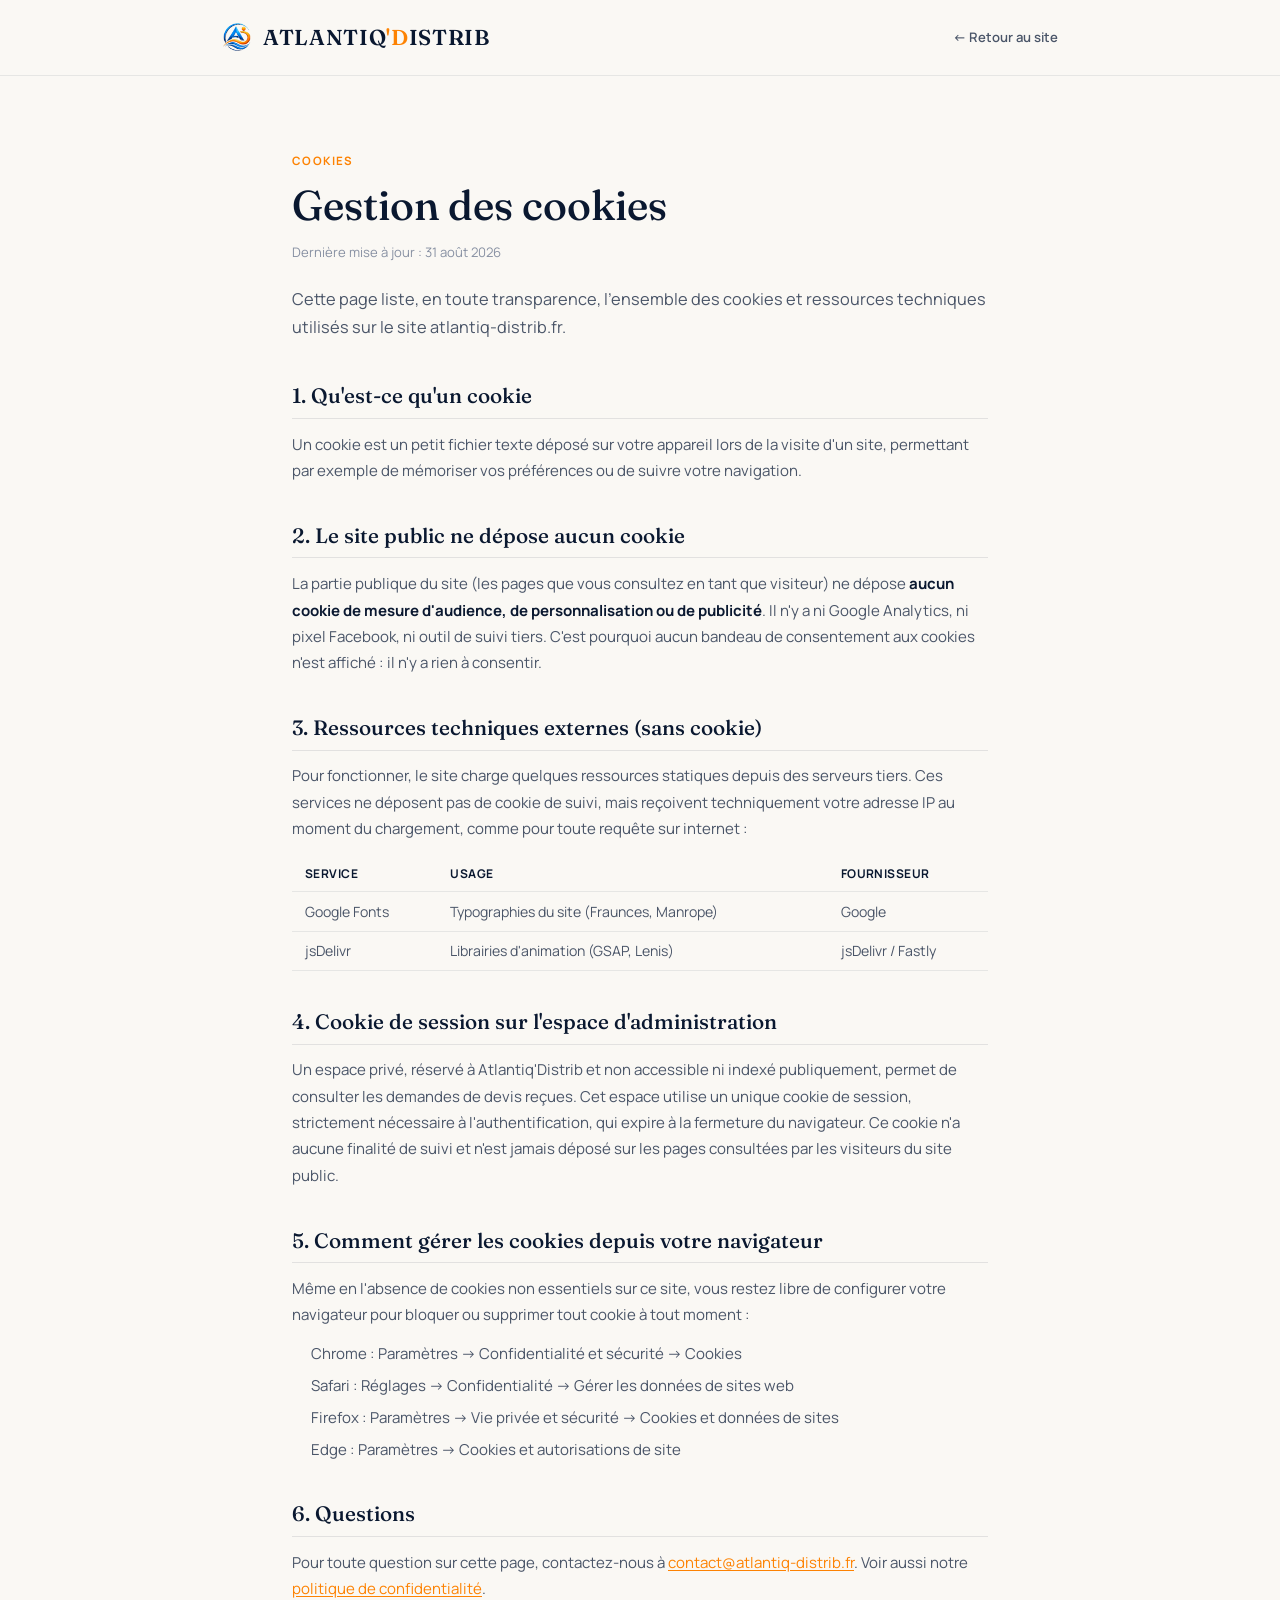
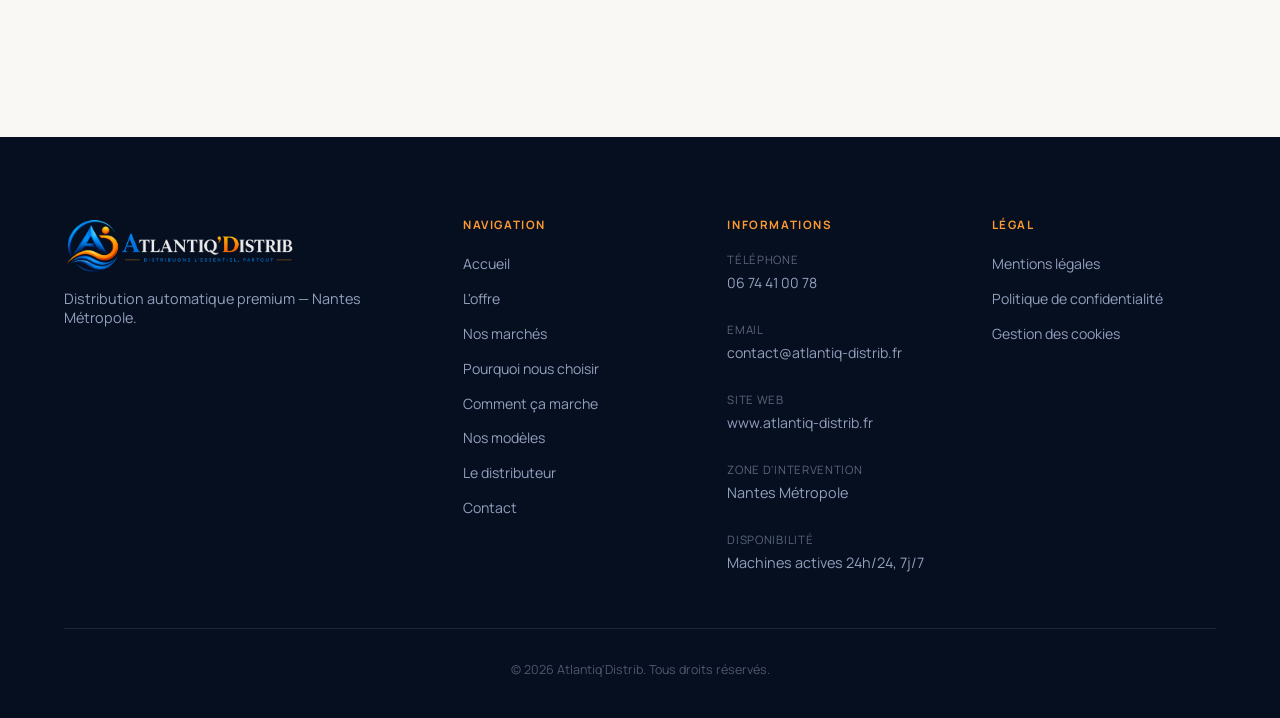
==== commit 5712799f: "Revert the 3D bevel/shadow logo effect, enlarge the header brand logo Restored logo-icon/compact/ful" ====
--- a/cookies.html
+++ b/cookies.html
@@ -9,8 +9,8 @@
 <link rel="preconnect" href="https://fonts.googleapis.com">
 <link rel="preconnect" href="https://fonts.gstatic.com" crossorigin>
 <link href="https://fonts.googleapis.com/css2?family=Fraunces:ital,opsz,wght@0,9..144,300;0,9..144,400;0,9..144,500;0,9..144,600;1,9..144,400;1,9..144,500&family=Manrope:wght@400;500;600;700;800&display=swap" rel="stylesheet">
-<link rel="stylesheet" href="css/style.css?v=20260904-1">
-<link rel="stylesheet" href="css/legal.css?v=20260904-1">
+<link rel="stylesheet" href="css/style.css?v=20260904-2">
+<link rel="stylesheet" href="css/legal.css?v=20260904-2">
 </head>
 <body>
 
@@ -18,7 +18,7 @@
   <div class="legal-header-inner">
     <a href="index.html" class="logo">
       <span class="logo-mark" aria-hidden="true">
-        <img src="images/logo-icon.png?v=20260904-1" alt="">
+        <img src="images/logo-icon.png?v=20260904-2" alt="">
       </span>
       <span class="logo-word">Atlantiq<span class="logo-apostrophe">'</span><span class="logo-d">D</span>istrib</span>
     </a>
@@ -108,7 +108,7 @@
   <div class="footer-inner">
     <div class="footer-top footer-top-4col">
       <div class="footer-brand-col">
-        <img src="images/logo-full.png?v=20260904-1" alt="Atlantiq'Distrib — Distribuons l'essentiel, partout" class="footer-brand-img">
+        <img src="images/logo-full.png?v=20260904-2" alt="Atlantiq'Distrib — Distribuons l'essentiel, partout" class="footer-brand-img">
         <p class="footer-tagline">Distribution automatique premium — Nantes Métropole.</p>
       </div>
 
--- a/css/style.css
+++ b/css/style.css
@@ -109,7 +109,7 @@
 .header-brand-row {
   display: flex;
   justify-content: center;
-  max-height: 130px;
+  max-height: 155px;
   opacity: 1;
   overflow: hidden;
   margin-bottom: 1.3rem;
@@ -136,7 +136,7 @@
   display: none;
 }
 .header-brand { display: flex; align-items: center; }
-.header-brand-img { height: 78px; width: auto; display: block; }
+.header-brand-img { height: 104px; width: auto; display: block; }
 .site-header nav .logo { display: none; }
 .site-header.scrolled nav .logo { display: flex; }
 /* While the mobile panel is open, show nothing in the header but the
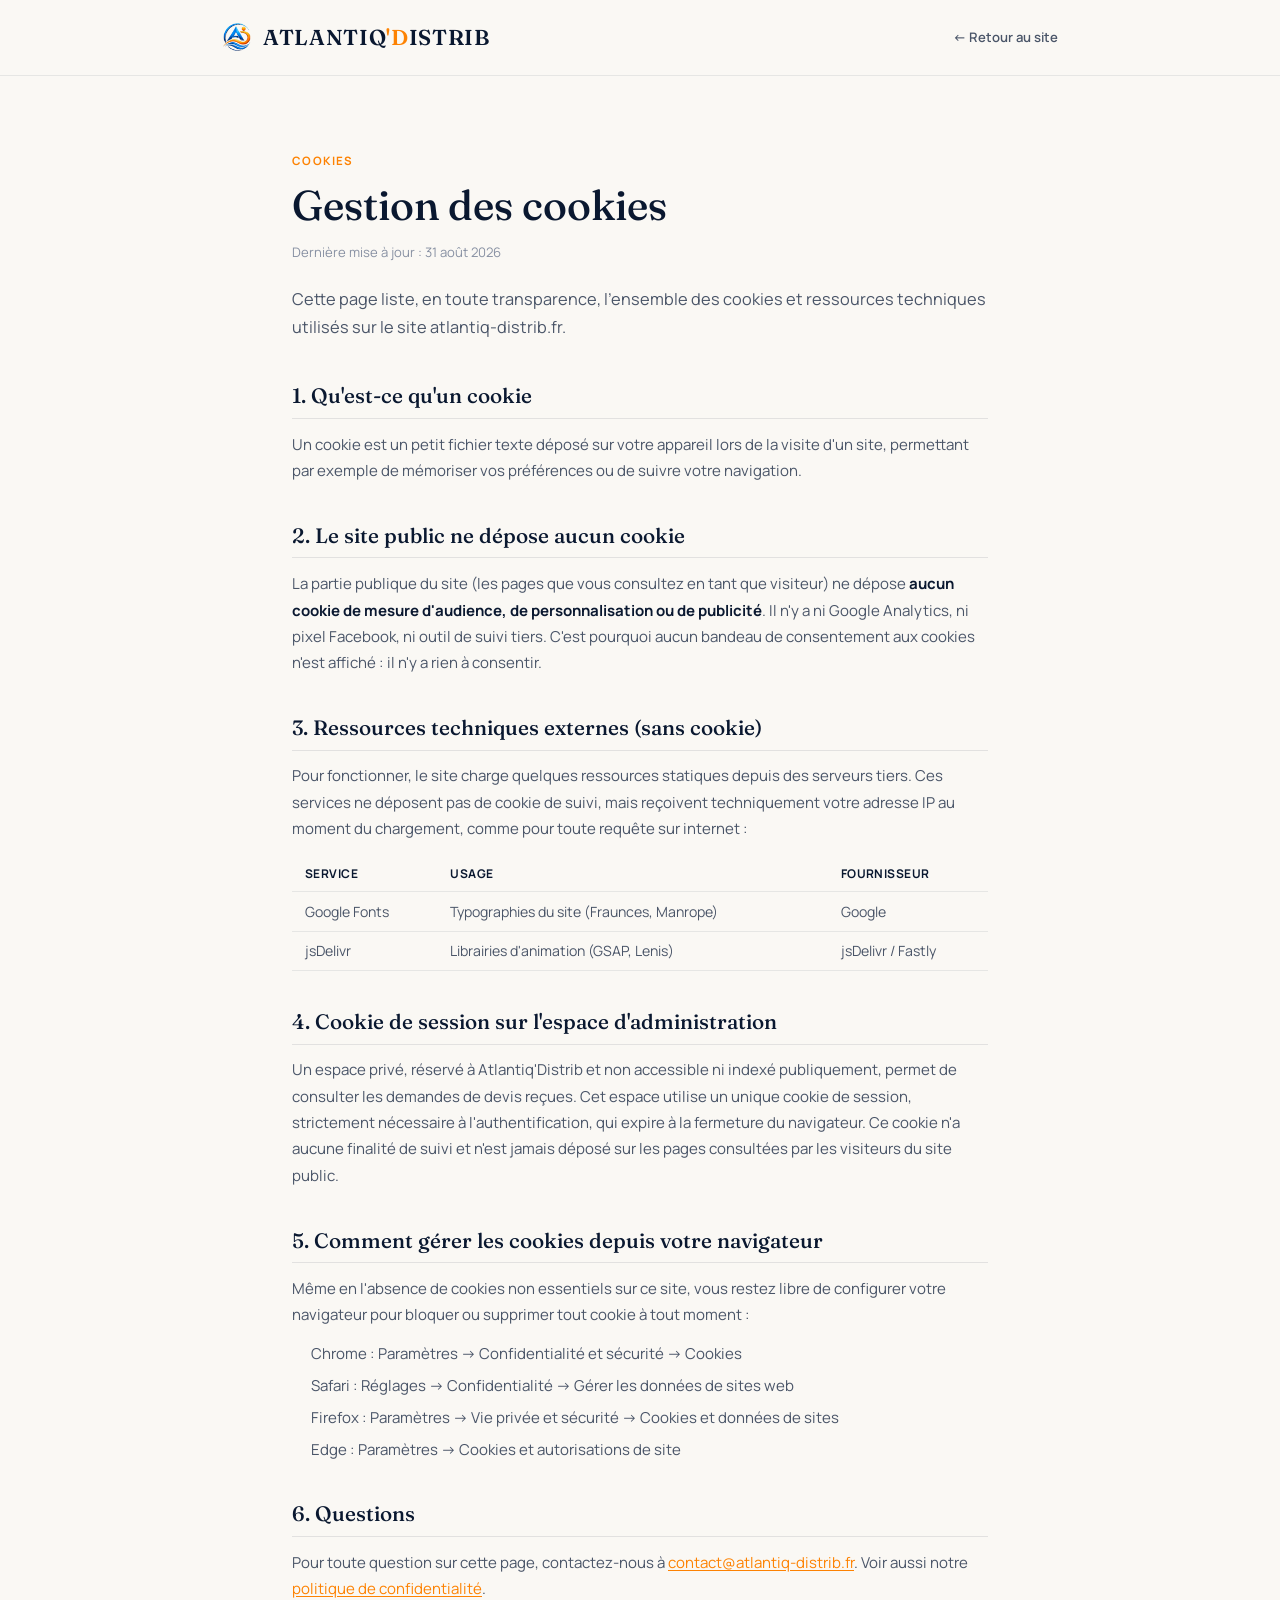
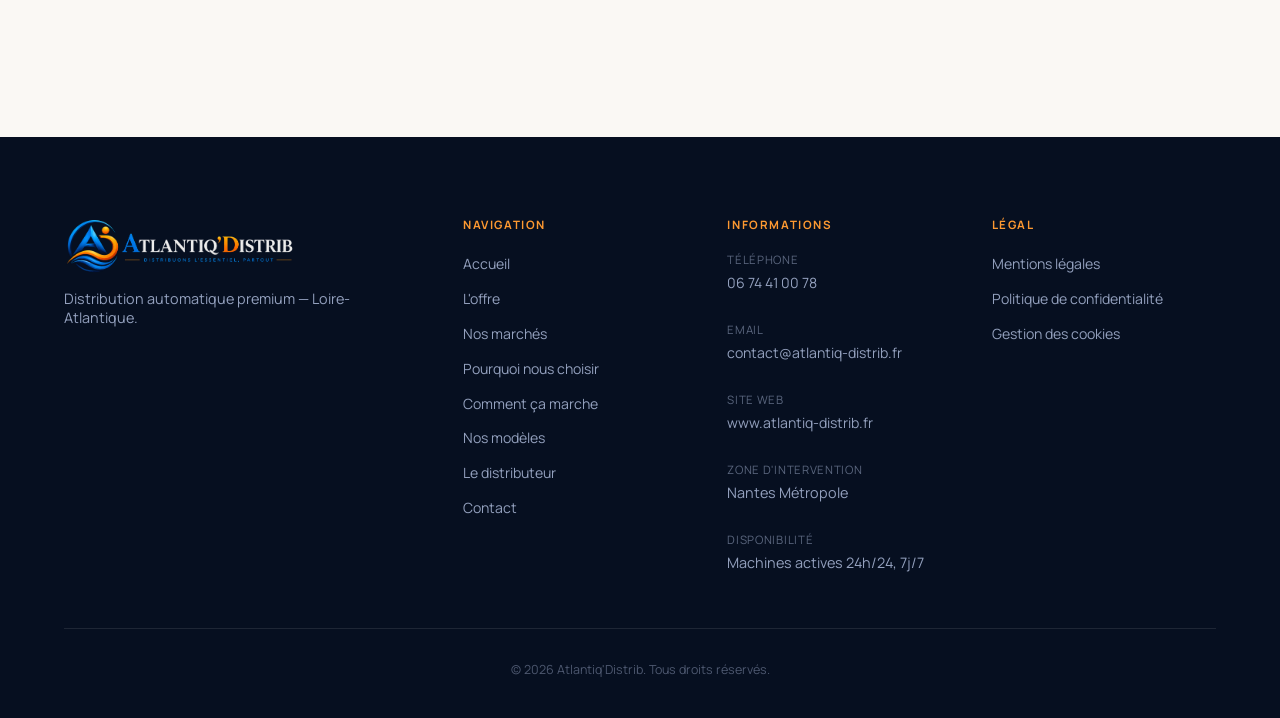
==== commit 4f7d7020: "Update footer tagline to "Loire-Atlantique" across all 4 pages Bumped cache-busting asset version to" ====
--- a/cookies.html
+++ b/cookies.html
@@ -9,8 +9,8 @@
 <link rel="preconnect" href="https://fonts.googleapis.com">
 <link rel="preconnect" href="https://fonts.gstatic.com" crossorigin>
 <link href="https://fonts.googleapis.com/css2?family=Fraunces:ital,opsz,wght@0,9..144,300;0,9..144,400;0,9..144,500;0,9..144,600;1,9..144,400;1,9..144,500&family=Manrope:wght@400;500;600;700;800&display=swap" rel="stylesheet">
-<link rel="stylesheet" href="css/style.css?v=20260904-2">
-<link rel="stylesheet" href="css/legal.css?v=20260904-2">
+<link rel="stylesheet" href="css/style.css?v=20260904-4">
+<link rel="stylesheet" href="css/legal.css?v=20260904-4">
 </head>
 <body>
 
@@ -18,7 +18,7 @@
   <div class="legal-header-inner">
     <a href="index.html" class="logo">
       <span class="logo-mark" aria-hidden="true">
-        <img src="images/logo-icon.png?v=20260904-2" alt="">
+        <img src="images/logo-icon.png?v=20260904-4" alt="">
       </span>
       <span class="logo-word">Atlantiq<span class="logo-apostrophe">'</span><span class="logo-d">D</span>istrib</span>
     </a>
@@ -108,8 +108,8 @@
   <div class="footer-inner">
     <div class="footer-top footer-top-4col">
       <div class="footer-brand-col">
-        <img src="images/logo-full.png?v=20260904-2" alt="Atlantiq'Distrib — Distribuons l'essentiel, partout" class="footer-brand-img">
-        <p class="footer-tagline">Distribution automatique premium — Nantes Métropole.</p>
+        <img src="images/logo-full.png?v=20260904-4" alt="Atlantiq'Distrib — Distribuons l'essentiel, partout" class="footer-brand-img">
+        <p class="footer-tagline">Distribution automatique premium — Loire-Atlantique.</p>
       </div>
 
       <div class="footer-col">
